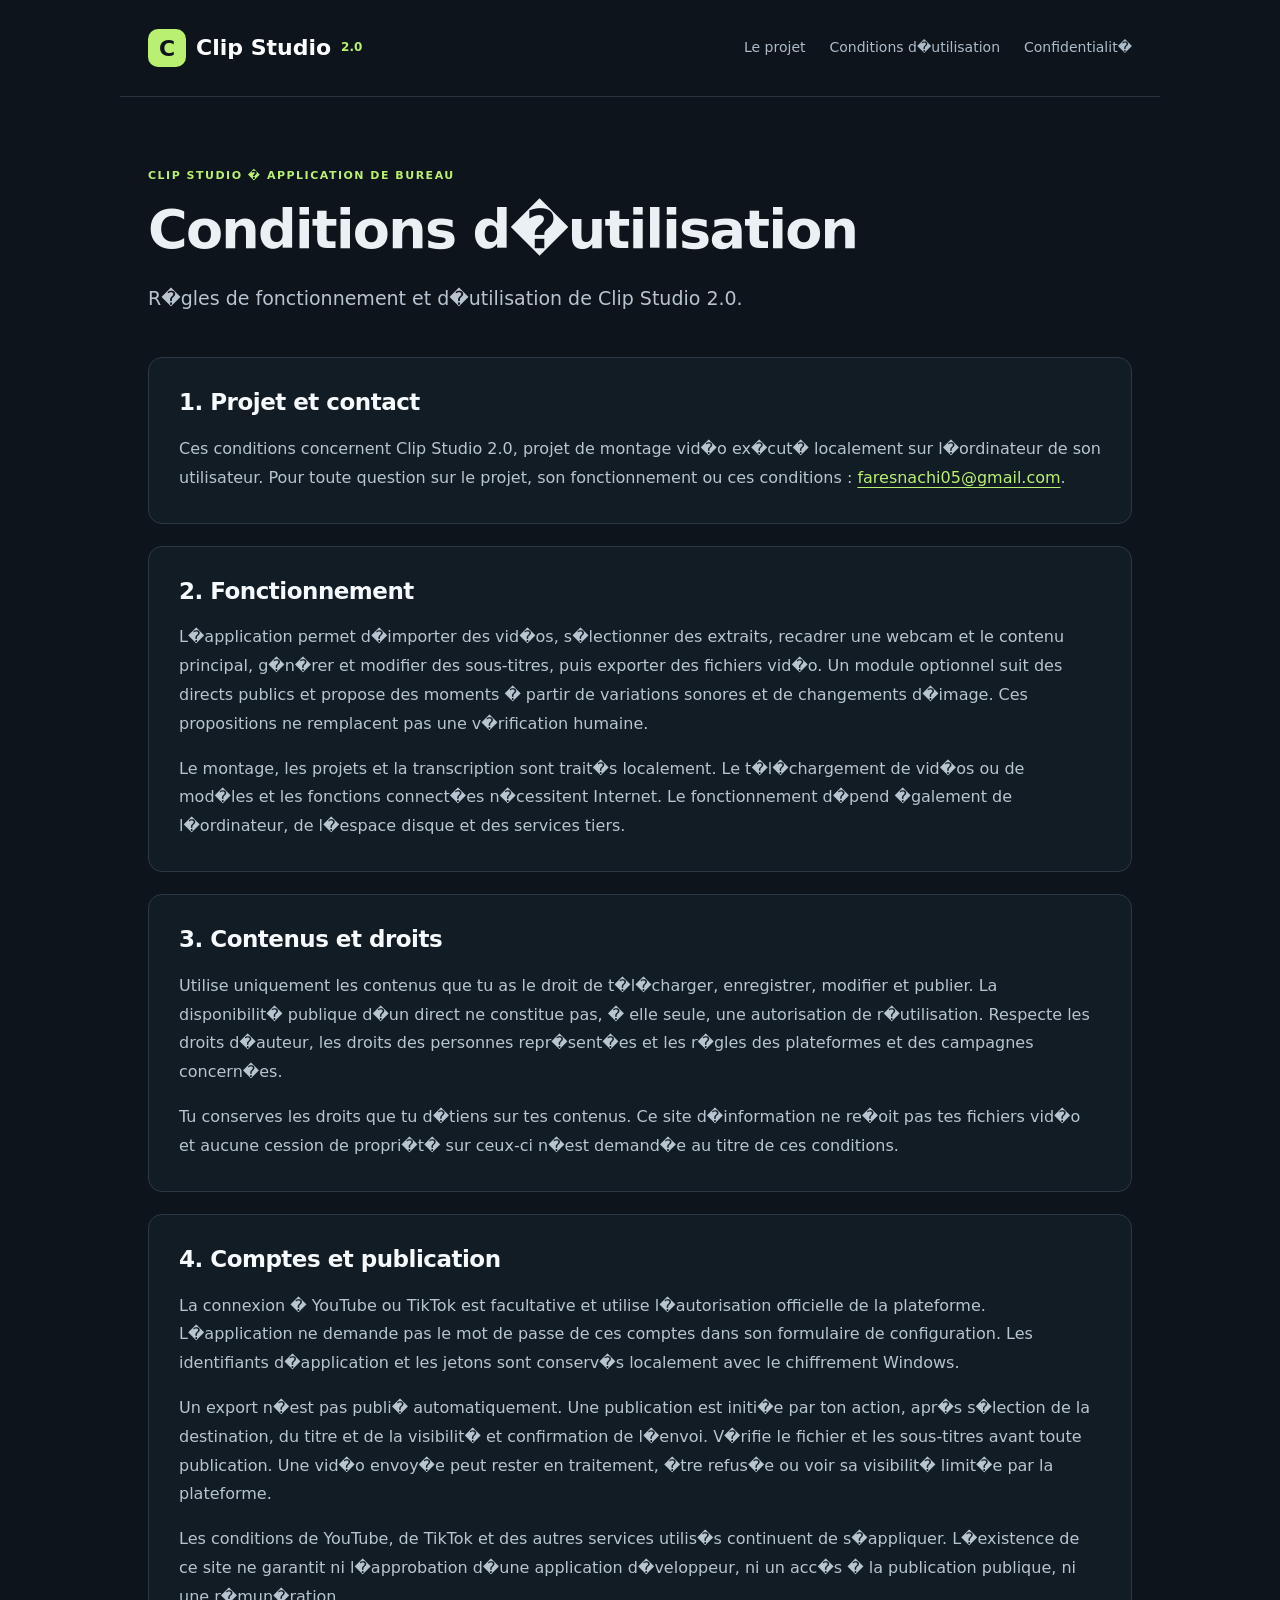
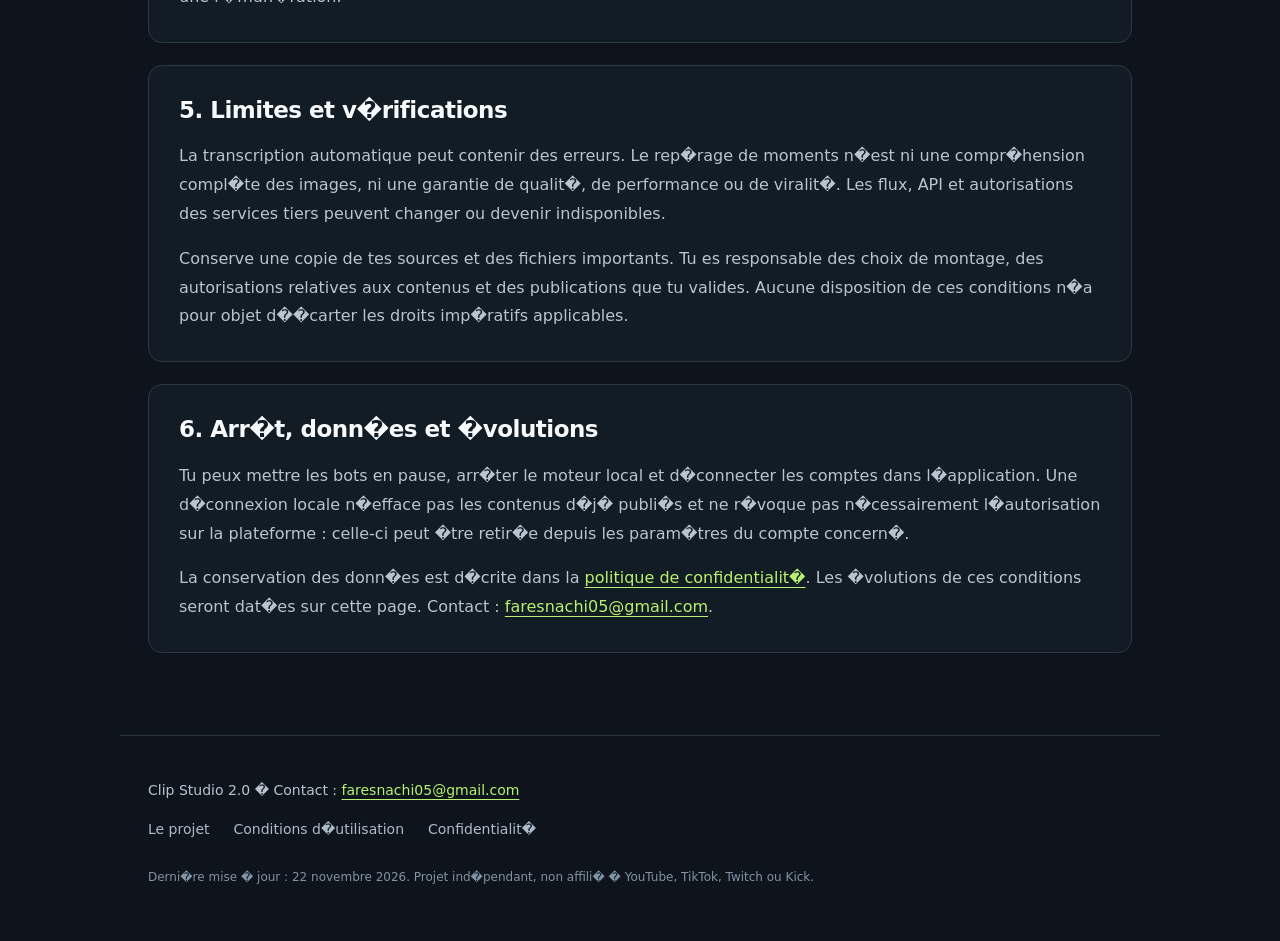
==== conditions/index.html @ a8938f99 "Publish Clip Studio information and policies" ====
<!doctype html><html lang="fr"><head><meta charset="utf-8"><meta name="viewport" content="width=device-width,initial-scale=1"><meta name="description" content="R�gles de fonctionnement et d�utilisation de Clip Studio 2.0."><title>Conditions d�utilisation � Clip Studio 2.0</title><link rel="stylesheet" href="/style.css"></head><body><header><a href="/" class="brand"><span class="logo">C</span> Clip Studio <small>2.0</small></a><nav><a href="/">Le projet</a><a href="/conditions/">Conditions d�utilisation</a><a href="/confidentialite/">Confidentialit�</a></nav></header><main><p class="eyebrow">CLIP STUDIO � APPLICATION DE BUREAU</p><h1>Conditions d�utilisation</h1><p class="lead">R�gles de fonctionnement et d�utilisation de Clip Studio 2.0.</p><section><h2>1. Projet et contact</h2><p>Ces conditions concernent Clip Studio 2.0, projet de montage vid�o ex�cut� localement sur l�ordinateur de son utilisateur. Pour toute question sur le projet, son fonctionnement ou ces conditions : <a href="mailto:faresnachi05@gmail.com">faresnachi05@gmail.com</a>.</p></section><section><h2>2. Fonctionnement</h2><p>L�application permet d�importer des vid�os, s�lectionner des extraits, recadrer une webcam et le contenu principal, g�n�rer et modifier des sous-titres, puis exporter des fichiers vid�o. Un module optionnel suit des directs publics et propose des moments � partir de variations sonores et de changements d�image. Ces propositions ne remplacent pas une v�rification humaine.</p><p>Le montage, les projets et la transcription sont trait�s localement. Le t�l�chargement de vid�os ou de mod�les et les fonctions connect�es n�cessitent Internet. Le fonctionnement d�pend �galement de l�ordinateur, de l�espace disque et des services tiers.</p></section><section><h2>3. Contenus et droits</h2><p>Utilise uniquement les contenus que tu as le droit de t�l�charger, enregistrer, modifier et publier. La disponibilit� publique d�un direct ne constitue pas, � elle seule, une autorisation de r�utilisation. Respecte les droits d�auteur, les droits des personnes repr�sent�es et les r�gles des plateformes et des campagnes concern�es.</p><p>Tu conserves les droits que tu d�tiens sur tes contenus. Ce site d�information ne re�oit pas tes fichiers vid�o et aucune cession de propri�t� sur ceux-ci n�est demand�e au titre de ces conditions.</p></section><section><h2>4. Comptes et publication</h2><p>La connexion � YouTube ou TikTok est facultative et utilise l�autorisation officielle de la plateforme. L�application ne demande pas le mot de passe de ces comptes dans son formulaire de configuration. Les identifiants d�application et les jetons sont conserv�s localement avec le chiffrement Windows.</p><p>Un export n�est pas publi� automatiquement. Une publication est initi�e par ton action, apr�s s�lection de la destination, du titre et de la visibilit� et confirmation de l�envoi. V�rifie le fichier et les sous-titres avant toute publication. Une vid�o envoy�e peut rester en traitement, �tre refus�e ou voir sa visibilit� limit�e par la plateforme.</p><p>Les conditions de YouTube, de TikTok et des autres services utilis�s continuent de s�appliquer. L�existence de ce site ne garantit ni l�approbation d�une application d�veloppeur, ni un acc�s � la publication publique, ni une r�mun�ration.</p></section><section><h2>5. Limites et v�rifications</h2><p>La transcription automatique peut contenir des erreurs. Le rep�rage de moments n�est ni une compr�hension compl�te des images, ni une garantie de qualit�, de performance ou de viralit�. Les flux, API et autorisations des services tiers peuvent changer ou devenir indisponibles.</p><p>Conserve une copie de tes sources et des fichiers importants. Tu es responsable des choix de montage, des autorisations relatives aux contenus et des publications que tu valides. Aucune disposition de ces conditions n�a pour objet d��carter les droits imp�ratifs applicables.</p></section><section><h2>6. Arr�t, donn�es et �volutions</h2><p>Tu peux mettre les bots en pause, arr�ter le moteur local et d�connecter les comptes dans l�application. Une d�connexion locale n�efface pas les contenus d�j� publi�s et ne r�voque pas n�cessairement l�autorisation sur la plateforme : celle-ci peut �tre retir�e depuis les param�tres du compte concern�.</p><p>La conservation des donn�es est d�crite dans la <a href="/confidentialite/">politique de confidentialit�</a>. Les �volutions de ces conditions seront dat�es sur cette page. Contact : <a href="mailto:faresnachi05@gmail.com">faresnachi05@gmail.com</a>.</p></section></main><footer><p>Clip Studio 2.0 � Contact : <a href="mailto:faresnachi05@gmail.com">faresnachi05@gmail.com</a></p><nav><a href="/">Le projet</a><a href="/conditions/">Conditions d�utilisation</a><a href="/confidentialite/">Confidentialit�</a></nav><p class="fine">Derni�re mise � jour : 22 novembre 2026. Projet ind�pendant, non affili� � YouTube, TikTok, Twitch ou Kick.</p></footer></body></html>
---- style.css ----
*{box-sizing:border-box}html{color-scheme:dark}body{margin:0;background:#0d141b;color:#eaf0f3;font-family:system-ui,Segoe UI,sans-serif;line-height:1.8}a{color:#baf071;text-underline-offset:4px}header,footer,main{max-width:1040px;margin:auto;padding:28px}header{display:flex;align-items:center;justify-content:space-between;gap:24px;border-bottom:1px solid #29333d}nav{display:flex;gap:24px;flex-wrap:wrap;font-size:14px}nav a{text-decoration:none;color:#adbcc9}nav a:hover{color:#baf071}.brand{font-size:22px;font-weight:800;display:flex;align-items:center;gap:10px;color:#fff;text-decoration:none;white-space:nowrap}.brand small{font-size:12px;color:#baf071}.logo{background:#baf071;color:#0d141b;border-radius:10px;width:38px;height:38px;display:grid;place-items:center}main{padding-top:58px;padding-bottom:60px}h1{font-size:clamp(32px,5vw,54px);line-height:1.12;letter-spacing:-1.7px;margin:15px 0 20px}h2{font-size:23px;line-height:1.3;letter-spacing:-.5px;color:#f7fafc;margin:0 0 17px}p,li{font-size:16px;color:#b8c4d0}.lead{font-size:19px;max-width:760px;margin-bottom:42px}.eyebrow,.badge{font-size:11px;font-weight:700;color:#baf071;letter-spacing:1.5px}section{padding:30px;border:1px solid #2c3944;border-radius:14px;background:#121c25;margin:22px 0}section a{overflow-wrap:anywhere}section p:last-child{margin-bottom:0}.intro{background:radial-gradient(ellipse at 90% 0,#345c3355,transparent 80%),#15261e;padding:40px}.intro h2{font-size:40px;margin-top:20px}.intro p{max-width:690px}.cards{display:grid;grid-template-columns:repeat(3,1fr);gap:18px}.cards section{padding:24px;margin:0}.cards h2{font-size:19px}.cards p{font-size:15px}.buttons{display:flex;gap:12px;flex-wrap:wrap;margin-top:24px}.button{display:inline-block;background:#baf071;color:#172510;border-radius:8px;padding:12px 18px;text-decoration:none;font-weight:700;font-size:14px}.secondary{background:transparent;border:1px solid #5b714b;color:#baf071}footer{border-top:1px solid #29333d;padding-bottom:40px}footer p{font-size:14px}.fine{font-size:12px;color:#8294a4;margin-top:25px}@media(max-width:720px){header{align-items:start;flex-direction:column}nav{gap:14px;font-size:13px}main{padding-top:32px}.cards{grid-template-columns:1fr}.cards section{padding:25px}section,.intro{padding:25px}.intro h2{font-size:32px}footer p{overflow-wrap:anywhere}}
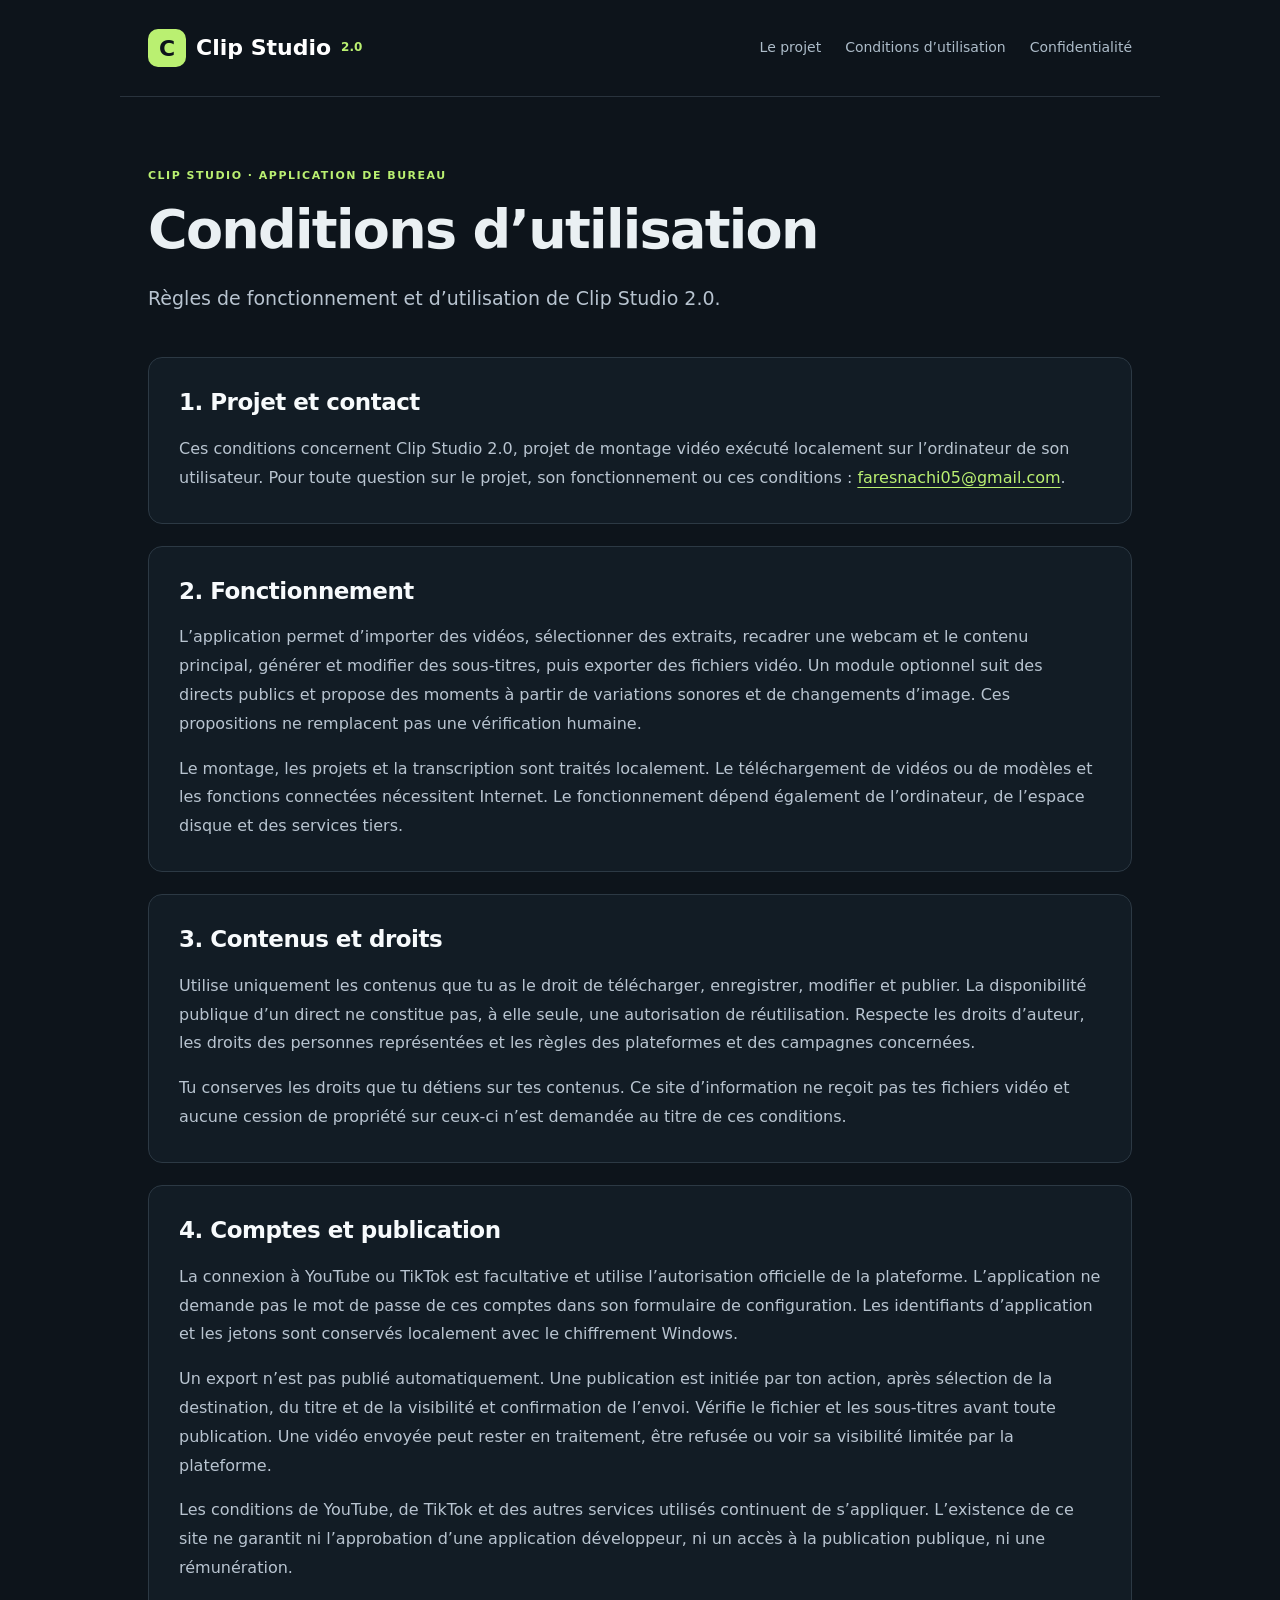
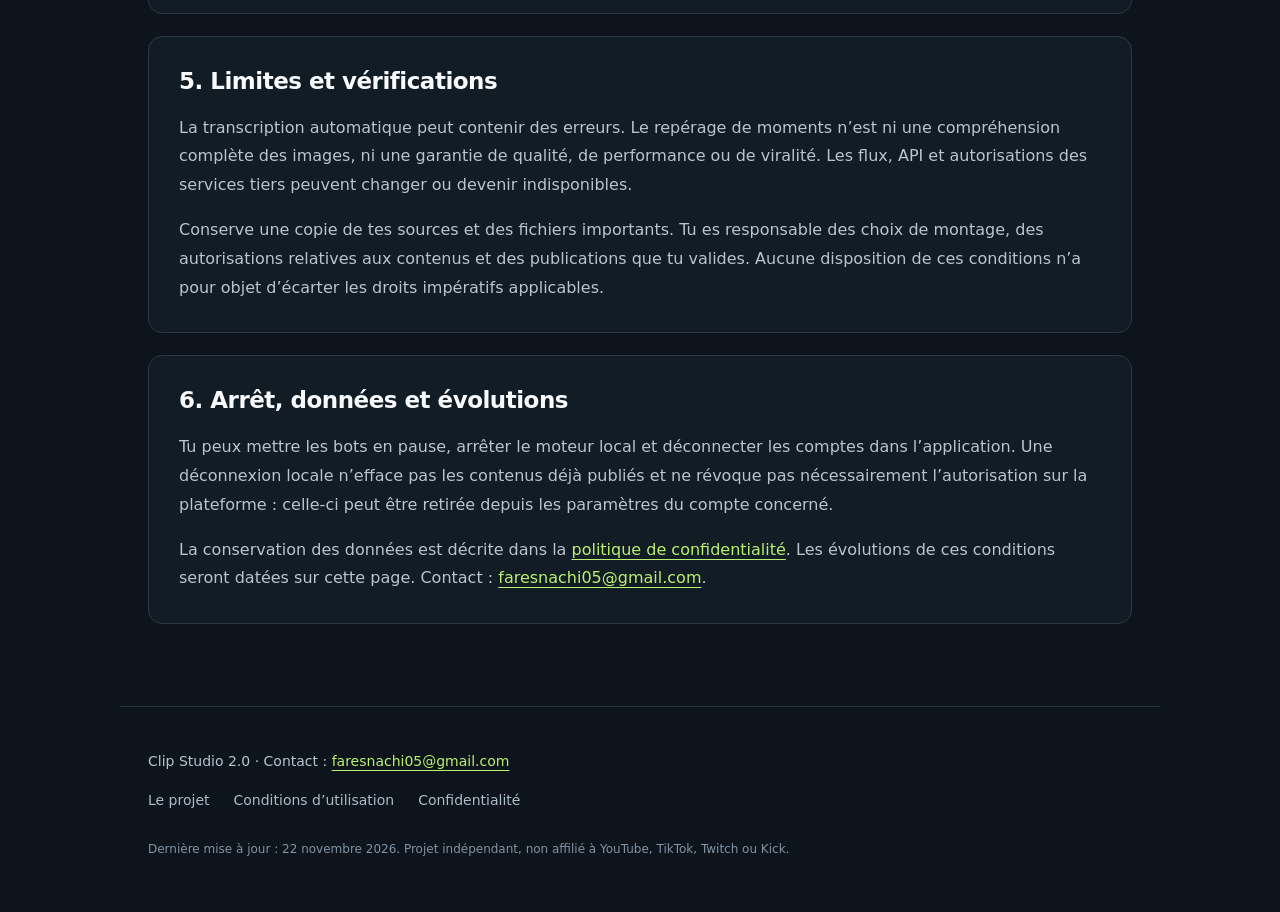
==== commit 95197eb3: "Preserve French UTF-8 characters in public pages" ====
--- a/conditions/index.html
+++ b/conditions/index.html
@@ -1 +1 @@
-<!doctype html><html lang="fr"><head><meta charset="utf-8"><meta name="viewport" content="width=device-width,initial-scale=1"><meta name="description" content="R�gles de fonctionnement et d�utilisation de Clip Studio 2.0."><title>Conditions d�utilisation � Clip Studio 2.0</title><link rel="stylesheet" href="/style.css"></head><body><header><a href="/" class="brand"><span class="logo">C</span> Clip Studio <small>2.0</small></a><nav><a href="/">Le projet</a><a href="/conditions/">Conditions d�utilisation</a><a href="/confidentialite/">Confidentialit�</a></nav></header><main><p class="eyebrow">CLIP STUDIO � APPLICATION DE BUREAU</p><h1>Conditions d�utilisation</h1><p class="lead">R�gles de fonctionnement et d�utilisation de Clip Studio 2.0.</p><section><h2>1. Projet et contact</h2><p>Ces conditions concernent Clip Studio 2.0, projet de montage vid�o ex�cut� localement sur l�ordinateur de son utilisateur. Pour toute question sur le projet, son fonctionnement ou ces conditions : <a href="mailto:faresnachi05@gmail.com">faresnachi05@gmail.com</a>.</p></section><section><h2>2. Fonctionnement</h2><p>L�application permet d�importer des vid�os, s�lectionner des extraits, recadrer une webcam et le contenu principal, g�n�rer et modifier des sous-titres, puis exporter des fichiers vid�o. Un module optionnel suit des directs publics et propose des moments � partir de variations sonores et de changements d�image. Ces propositions ne remplacent pas une v�rification humaine.</p><p>Le montage, les projets et la transcription sont trait�s localement. Le t�l�chargement de vid�os ou de mod�les et les fonctions connect�es n�cessitent Internet. Le fonctionnement d�pend �galement de l�ordinateur, de l�espace disque et des services tiers.</p></section><section><h2>3. Contenus et droits</h2><p>Utilise uniquement les contenus que tu as le droit de t�l�charger, enregistrer, modifier et publier. La disponibilit� publique d�un direct ne constitue pas, � elle seule, une autorisation de r�utilisation. Respecte les droits d�auteur, les droits des personnes repr�sent�es et les r�gles des plateformes et des campagnes concern�es.</p><p>Tu conserves les droits que tu d�tiens sur tes contenus. Ce site d�information ne re�oit pas tes fichiers vid�o et aucune cession de propri�t� sur ceux-ci n�est demand�e au titre de ces conditions.</p></section><section><h2>4. Comptes et publication</h2><p>La connexion � YouTube ou TikTok est facultative et utilise l�autorisation officielle de la plateforme. L�application ne demande pas le mot de passe de ces comptes dans son formulaire de configuration. Les identifiants d�application et les jetons sont conserv�s localement avec le chiffrement Windows.</p><p>Un export n�est pas publi� automatiquement. Une publication est initi�e par ton action, apr�s s�lection de la destination, du titre et de la visibilit� et confirmation de l�envoi. V�rifie le fichier et les sous-titres avant toute publication. Une vid�o envoy�e peut rester en traitement, �tre refus�e ou voir sa visibilit� limit�e par la plateforme.</p><p>Les conditions de YouTube, de TikTok et des autres services utilis�s continuent de s�appliquer. L�existence de ce site ne garantit ni l�approbation d�une application d�veloppeur, ni un acc�s � la publication publique, ni une r�mun�ration.</p></section><section><h2>5. Limites et v�rifications</h2><p>La transcription automatique peut contenir des erreurs. Le rep�rage de moments n�est ni une compr�hension compl�te des images, ni une garantie de qualit�, de performance ou de viralit�. Les flux, API et autorisations des services tiers peuvent changer ou devenir indisponibles.</p><p>Conserve une copie de tes sources et des fichiers importants. Tu es responsable des choix de montage, des autorisations relatives aux contenus et des publications que tu valides. Aucune disposition de ces conditions n�a pour objet d��carter les droits imp�ratifs applicables.</p></section><section><h2>6. Arr�t, donn�es et �volutions</h2><p>Tu peux mettre les bots en pause, arr�ter le moteur local et d�connecter les comptes dans l�application. Une d�connexion locale n�efface pas les contenus d�j� publi�s et ne r�voque pas n�cessairement l�autorisation sur la plateforme : celle-ci peut �tre retir�e depuis les param�tres du compte concern�.</p><p>La conservation des donn�es est d�crite dans la <a href="/confidentialite/">politique de confidentialit�</a>. Les �volutions de ces conditions seront dat�es sur cette page. Contact : <a href="mailto:faresnachi05@gmail.com">faresnachi05@gmail.com</a>.</p></section></main><footer><p>Clip Studio 2.0 � Contact : <a href="mailto:faresnachi05@gmail.com">faresnachi05@gmail.com</a></p><nav><a href="/">Le projet</a><a href="/conditions/">Conditions d�utilisation</a><a href="/confidentialite/">Confidentialit�</a></nav><p class="fine">Derni�re mise � jour : 22 novembre 2026. Projet ind�pendant, non affili� � YouTube, TikTok, Twitch ou Kick.</p></footer></body></html>+<!doctype html><html lang="fr"><head><meta charset="utf-8"><meta name="viewport" content="width=device-width,initial-scale=1"><meta name="description" content="Règles de fonctionnement et d’utilisation de Clip Studio 2.0."><title>Conditions d’utilisation · Clip Studio 2.0</title><link rel="stylesheet" href="/style.css"></head><body><header><a href="/" class="brand"><span class="logo">C</span> Clip Studio <small>2.0</small></a><nav><a href="/">Le projet</a><a href="/conditions/">Conditions d’utilisation</a><a href="/confidentialite/">Confidentialité</a></nav></header><main><p class="eyebrow">CLIP STUDIO · APPLICATION DE BUREAU</p><h1>Conditions d’utilisation</h1><p class="lead">Règles de fonctionnement et d’utilisation de Clip Studio 2.0.</p><section><h2>1. Projet et contact</h2><p>Ces conditions concernent Clip Studio 2.0, projet de montage vidéo exécuté localement sur l’ordinateur de son utilisateur. Pour toute question sur le projet, son fonctionnement ou ces conditions : <a href="mailto:faresnachi05@gmail.com">faresnachi05@gmail.com</a>.</p></section><section><h2>2. Fonctionnement</h2><p>L’application permet d’importer des vidéos, sélectionner des extraits, recadrer une webcam et le contenu principal, générer et modifier des sous-titres, puis exporter des fichiers vidéo. Un module optionnel suit des directs publics et propose des moments à partir de variations sonores et de changements d’image. Ces propositions ne remplacent pas une vérification humaine.</p><p>Le montage, les projets et la transcription sont traités localement. Le téléchargement de vidéos ou de modèles et les fonctions connectées nécessitent Internet. Le fonctionnement dépend également de l’ordinateur, de l’espace disque et des services tiers.</p></section><section><h2>3. Contenus et droits</h2><p>Utilise uniquement les contenus que tu as le droit de télécharger, enregistrer, modifier et publier. La disponibilité publique d’un direct ne constitue pas, à elle seule, une autorisation de réutilisation. Respecte les droits d’auteur, les droits des personnes représentées et les règles des plateformes et des campagnes concernées.</p><p>Tu conserves les droits que tu détiens sur tes contenus. Ce site d’information ne reçoit pas tes fichiers vidéo et aucune cession de propriété sur ceux-ci n’est demandée au titre de ces conditions.</p></section><section><h2>4. Comptes et publication</h2><p>La connexion à YouTube ou TikTok est facultative et utilise l’autorisation officielle de la plateforme. L’application ne demande pas le mot de passe de ces comptes dans son formulaire de configuration. Les identifiants d’application et les jetons sont conservés localement avec le chiffrement Windows.</p><p>Un export n’est pas publié automatiquement. Une publication est initiée par ton action, après sélection de la destination, du titre et de la visibilité et confirmation de l’envoi. Vérifie le fichier et les sous-titres avant toute publication. Une vidéo envoyée peut rester en traitement, être refusée ou voir sa visibilité limitée par la plateforme.</p><p>Les conditions de YouTube, de TikTok et des autres services utilisés continuent de s’appliquer. L’existence de ce site ne garantit ni l’approbation d’une application développeur, ni un accès à la publication publique, ni une rémunération.</p></section><section><h2>5. Limites et vérifications</h2><p>La transcription automatique peut contenir des erreurs. Le repérage de moments n’est ni une compréhension complète des images, ni une garantie de qualité, de performance ou de viralité. Les flux, API et autorisations des services tiers peuvent changer ou devenir indisponibles.</p><p>Conserve une copie de tes sources et des fichiers importants. Tu es responsable des choix de montage, des autorisations relatives aux contenus et des publications que tu valides. Aucune disposition de ces conditions n’a pour objet d’écarter les droits impératifs applicables.</p></section><section><h2>6. Arrêt, données et évolutions</h2><p>Tu peux mettre les bots en pause, arrêter le moteur local et déconnecter les comptes dans l’application. Une déconnexion locale n’efface pas les contenus déjà publiés et ne révoque pas nécessairement l’autorisation sur la plateforme : celle-ci peut être retirée depuis les paramètres du compte concerné.</p><p>La conservation des données est décrite dans la <a href="/confidentialite/">politique de confidentialité</a>. Les évolutions de ces conditions seront datées sur cette page. Contact : <a href="mailto:faresnachi05@gmail.com">faresnachi05@gmail.com</a>.</p></section></main><footer><p>Clip Studio 2.0 · Contact : <a href="mailto:faresnachi05@gmail.com">faresnachi05@gmail.com</a></p><nav><a href="/">Le projet</a><a href="/conditions/">Conditions d’utilisation</a><a href="/confidentialite/">Confidentialité</a></nav><p class="fine">Dernière mise à jour : 22 novembre 2026. Projet indépendant, non affilié à YouTube, TikTok, Twitch ou Kick.</p></footer></body></html>
